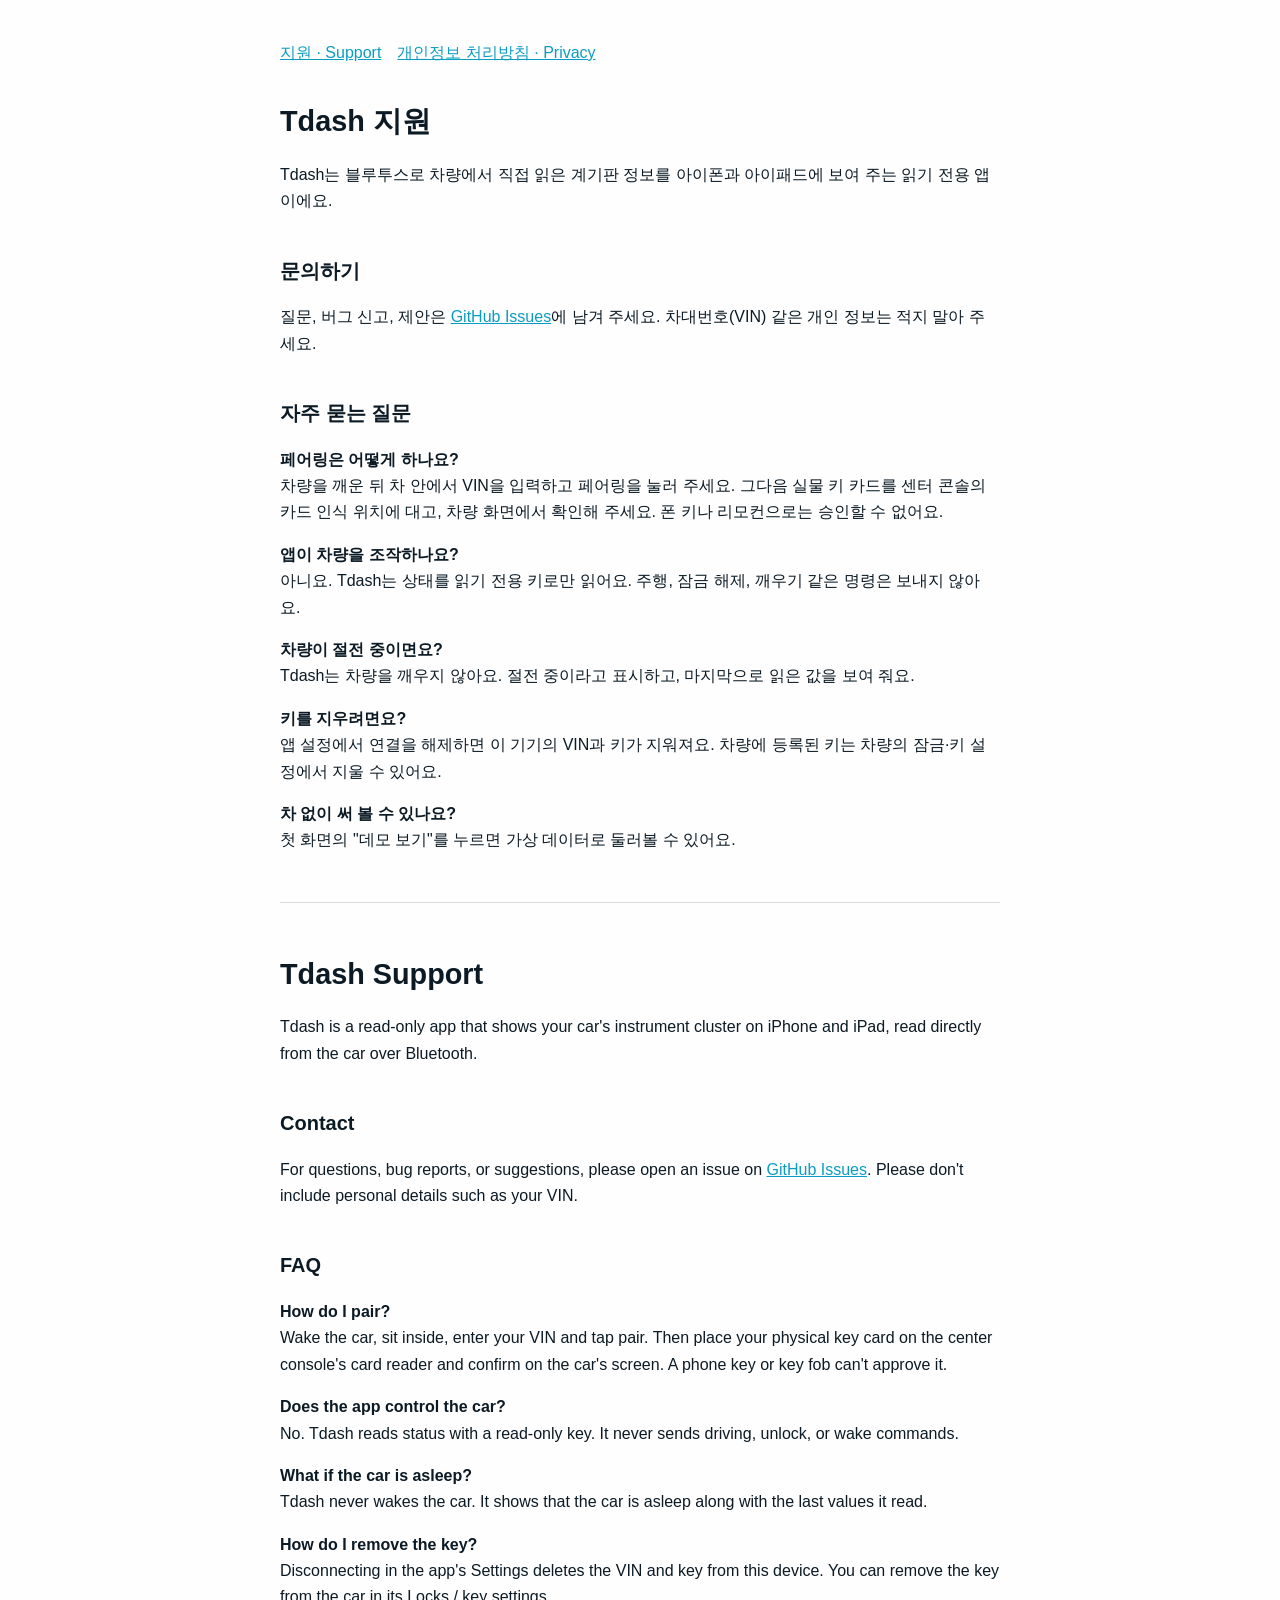
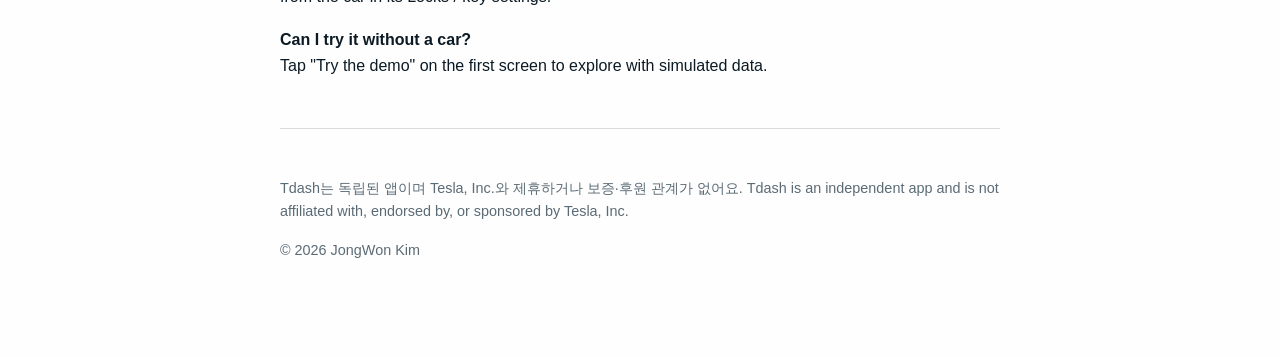
==== index.html @ e06d650a "Add Tdash privacy policy and support pages" ====
<!doctype html>
<html lang="ko">
<head>
<meta charset="utf-8">
<meta name="viewport" content="width=device-width,initial-scale=1">
<title>Tdash 지원 · Support</title>
<link rel="stylesheet" href="style.css">
</head>
<body><main>
<nav><a href="./">지원 · Support</a><a href="privacy.html">개인정보 처리방침 · Privacy</a></nav>

<h1>Tdash 지원</h1>
<p>Tdash는 블루투스로 차량에서 직접 읽은 계기판 정보를 아이폰과 아이패드에 보여 주는 읽기 전용 앱이에요.</p>

<h2>문의하기</h2>
<p>질문, 버그 신고, 제안은 <a href="https://github.com/Dobuzi/tdash-support/issues">GitHub Issues</a>에 남겨 주세요. 차대번호(VIN) 같은 개인 정보는 적지 말아 주세요.</p>

<h2>자주 묻는 질문</h2>
<p><strong>페어링은 어떻게 하나요?</strong><br>차량을 깨운 뒤 차 안에서 VIN을 입력하고 페어링을 눌러 주세요. 그다음 실물 키 카드를 센터 콘솔의 카드 인식 위치에 대고, 차량 화면에서 확인해 주세요. 폰 키나 리모컨으로는 승인할 수 없어요.</p>
<p><strong>앱이 차량을 조작하나요?</strong><br>아니요. Tdash는 상태를 읽기 전용 키로만 읽어요. 주행, 잠금 해제, 깨우기 같은 명령은 보내지 않아요.</p>
<p><strong>차량이 절전 중이면요?</strong><br>Tdash는 차량을 깨우지 않아요. 절전 중이라고 표시하고, 마지막으로 읽은 값을 보여 줘요.</p>
<p><strong>키를 지우려면요?</strong><br>앱 설정에서 연결을 해제하면 이 기기의 VIN과 키가 지워져요. 차량에 등록된 키는 차량의 잠금·키 설정에서 지울 수 있어요.</p>
<p><strong>차 없이 써 볼 수 있나요?</strong><br>첫 화면의 "데모 보기"를 누르면 가상 데이터로 둘러볼 수 있어요.</p>

<hr>

<h1 lang="en">Tdash Support</h1>
<p lang="en">Tdash is a read-only app that shows your car's instrument cluster on iPhone and iPad, read directly from the car over Bluetooth.</p>
<h2 lang="en">Contact</h2>
<p lang="en">For questions, bug reports, or suggestions, please open an issue on <a href="https://github.com/Dobuzi/tdash-support/issues">GitHub Issues</a>. Please don't include personal details such as your VIN.</p>
<h2 lang="en">FAQ</h2>
<p lang="en"><strong>How do I pair?</strong><br>Wake the car, sit inside, enter your VIN and tap pair. Then place your physical key card on the center console's card reader and confirm on the car's screen. A phone key or key fob can't approve it.</p>
<p lang="en"><strong>Does the app control the car?</strong><br>No. Tdash reads status with a read-only key. It never sends driving, unlock, or wake commands.</p>
<p lang="en"><strong>What if the car is asleep?</strong><br>Tdash never wakes the car. It shows that the car is asleep along with the last values it read.</p>
<p lang="en"><strong>How do I remove the key?</strong><br>Disconnecting in the app's Settings deletes the VIN and key from this device. You can remove the key from the car in its Locks / key settings.</p>
<p lang="en"><strong>Can I try it without a car?</strong><br>Tap "Try the demo" on the first screen to explore with simulated data.</p>

<hr>
<p class="muted">Tdash는 독립된 앱이며 Tesla, Inc.와 제휴하거나 보증·후원 관계가 없어요. Tdash is an independent app and is not affiliated with, endorsed by, or sponsored by Tesla, Inc.</p>
<p class="muted">© 2026 JongWon Kim</p>
</main></body>
</html>
---- style.css ----
:root{color-scheme:light dark;--fg:#0b1a24;--bg:#fefefe;--muted:#5b6b75;--accent:#0a9cc2}
@media (prefers-color-scheme:dark){:root{--fg:#e6f1f5;--bg:#03080c;--muted:#9aaab3;--accent:#3fd0ee}}
body{margin:0;background:var(--bg);color:var(--fg);font:16px/1.65 -apple-system,BlinkMacSystemFont,"Apple SD Gothic Neo","Segoe UI",sans-serif}
main{max-width:720px;margin:0 auto;padding:40px 20px 80px}
h1{font-size:1.8em;margin:0 0 4px}h2{margin-top:2em;font-size:1.25em}
a{color:var(--accent)}.muted{color:var(--muted);font-size:.9em}
hr{border:0;border-top:1px solid color-mix(in srgb,var(--fg) 15%,transparent);margin:48px 0}
nav{margin-bottom:32px}nav a{margin-right:16px}
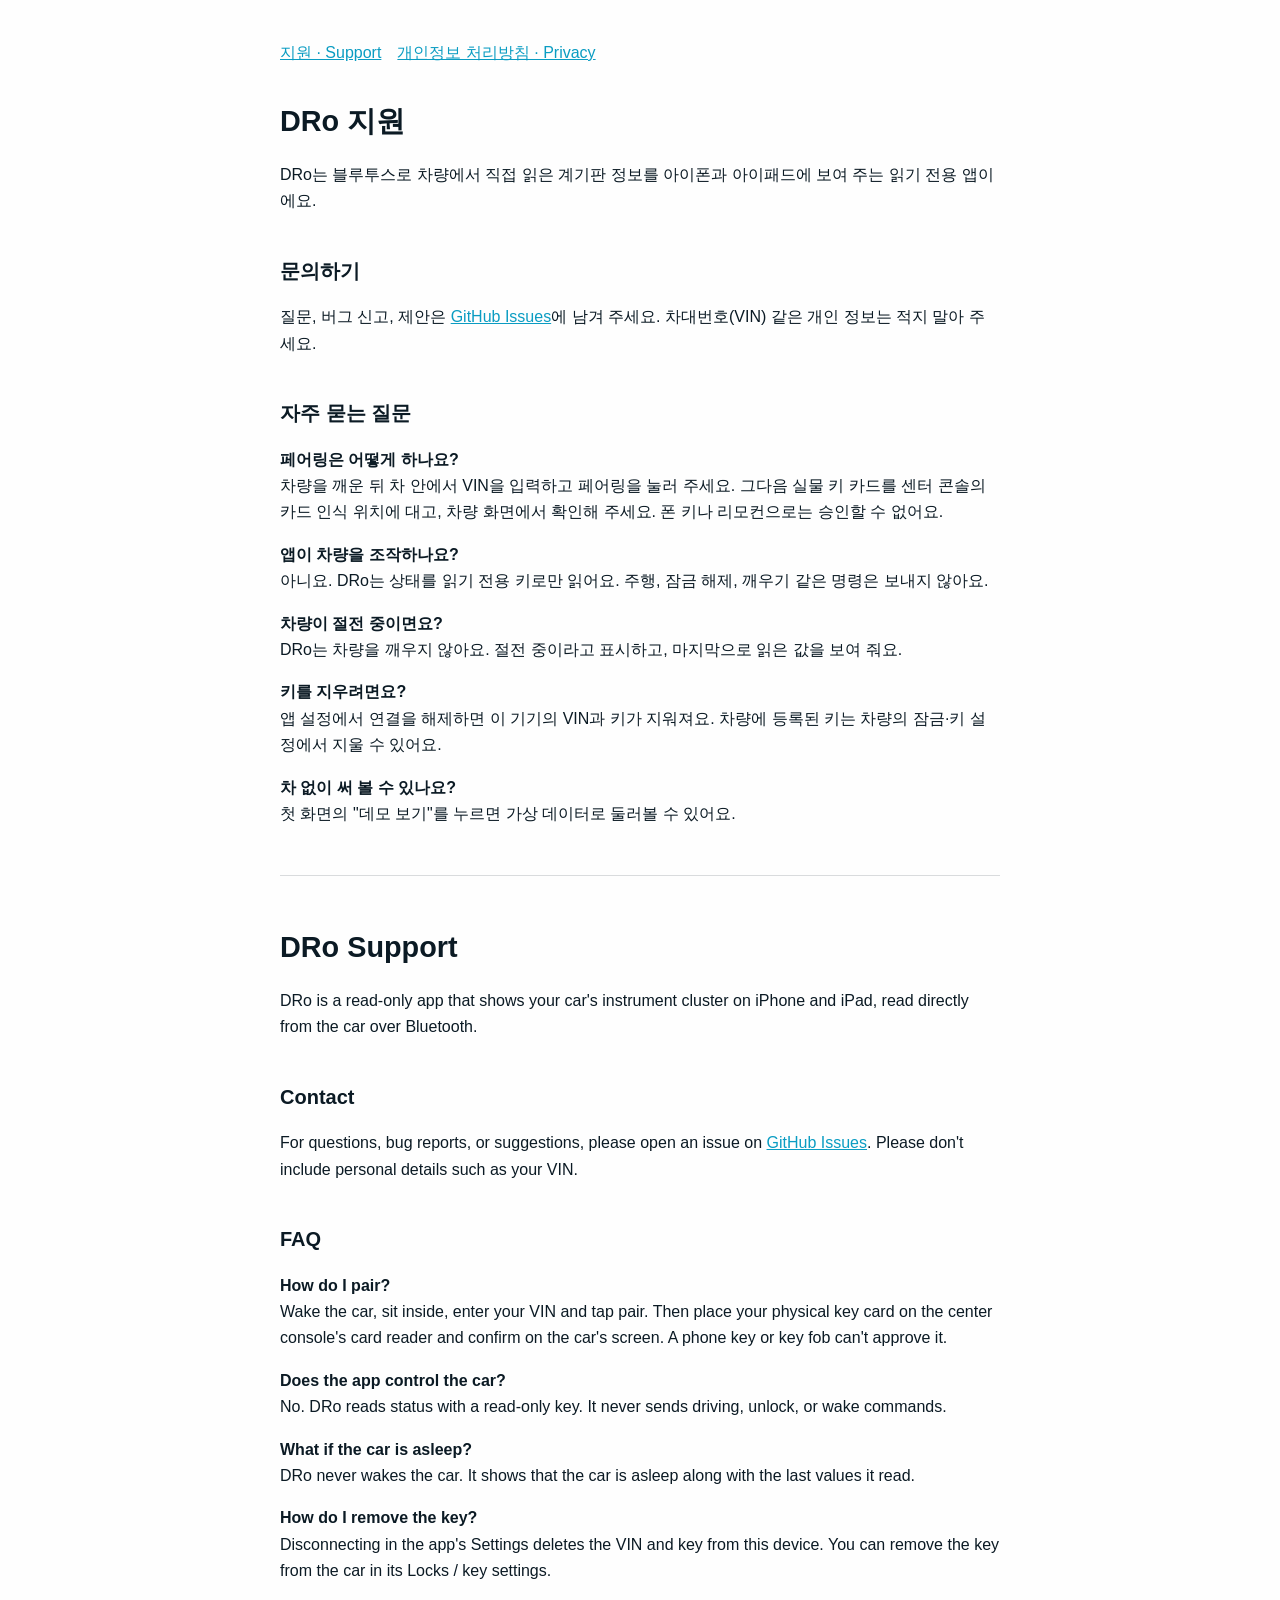
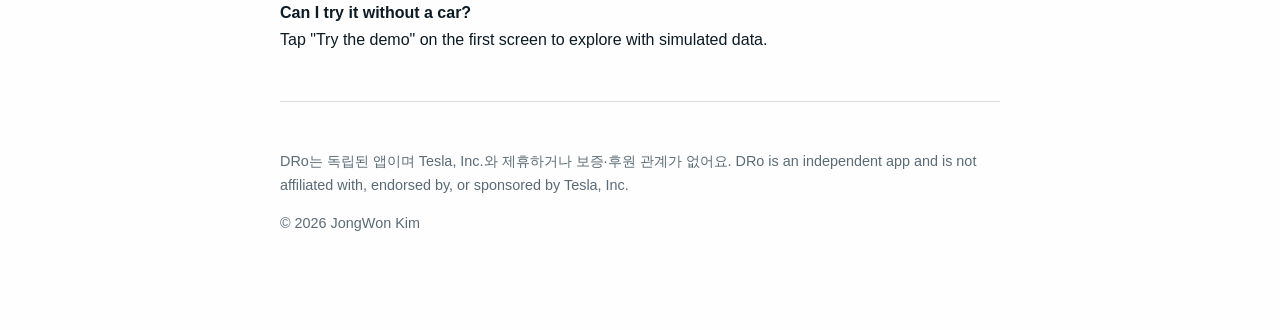
==== commit 2899e5bf: "Rename app to DRo" ====
--- a/index.html
+++ b/index.html
@@ -3,40 +3,40 @@
 <head>
 <meta charset="utf-8">
 <meta name="viewport" content="width=device-width,initial-scale=1">
-<title>Tdash 지원 · Support</title>
+<title>DRo 지원 · Support</title>
 <link rel="stylesheet" href="style.css">
 </head>
 <body><main>
 <nav><a href="./">지원 · Support</a><a href="privacy.html">개인정보 처리방침 · Privacy</a></nav>
 
-<h1>Tdash 지원</h1>
-<p>Tdash는 블루투스로 차량에서 직접 읽은 계기판 정보를 아이폰과 아이패드에 보여 주는 읽기 전용 앱이에요.</p>
+<h1>DRo 지원</h1>
+<p>DRo는 블루투스로 차량에서 직접 읽은 계기판 정보를 아이폰과 아이패드에 보여 주는 읽기 전용 앱이에요.</p>
 
 <h2>문의하기</h2>
 <p>질문, 버그 신고, 제안은 <a href="https://github.com/Dobuzi/tdash-support/issues">GitHub Issues</a>에 남겨 주세요. 차대번호(VIN) 같은 개인 정보는 적지 말아 주세요.</p>
 
 <h2>자주 묻는 질문</h2>
 <p><strong>페어링은 어떻게 하나요?</strong><br>차량을 깨운 뒤 차 안에서 VIN을 입력하고 페어링을 눌러 주세요. 그다음 실물 키 카드를 센터 콘솔의 카드 인식 위치에 대고, 차량 화면에서 확인해 주세요. 폰 키나 리모컨으로는 승인할 수 없어요.</p>
-<p><strong>앱이 차량을 조작하나요?</strong><br>아니요. Tdash는 상태를 읽기 전용 키로만 읽어요. 주행, 잠금 해제, 깨우기 같은 명령은 보내지 않아요.</p>
-<p><strong>차량이 절전 중이면요?</strong><br>Tdash는 차량을 깨우지 않아요. 절전 중이라고 표시하고, 마지막으로 읽은 값을 보여 줘요.</p>
+<p><strong>앱이 차량을 조작하나요?</strong><br>아니요. DRo는 상태를 읽기 전용 키로만 읽어요. 주행, 잠금 해제, 깨우기 같은 명령은 보내지 않아요.</p>
+<p><strong>차량이 절전 중이면요?</strong><br>DRo는 차량을 깨우지 않아요. 절전 중이라고 표시하고, 마지막으로 읽은 값을 보여 줘요.</p>
 <p><strong>키를 지우려면요?</strong><br>앱 설정에서 연결을 해제하면 이 기기의 VIN과 키가 지워져요. 차량에 등록된 키는 차량의 잠금·키 설정에서 지울 수 있어요.</p>
 <p><strong>차 없이 써 볼 수 있나요?</strong><br>첫 화면의 "데모 보기"를 누르면 가상 데이터로 둘러볼 수 있어요.</p>
 
 <hr>
 
-<h1 lang="en">Tdash Support</h1>
-<p lang="en">Tdash is a read-only app that shows your car's instrument cluster on iPhone and iPad, read directly from the car over Bluetooth.</p>
+<h1 lang="en">DRo Support</h1>
+<p lang="en">DRo is a read-only app that shows your car's instrument cluster on iPhone and iPad, read directly from the car over Bluetooth.</p>
 <h2 lang="en">Contact</h2>
 <p lang="en">For questions, bug reports, or suggestions, please open an issue on <a href="https://github.com/Dobuzi/tdash-support/issues">GitHub Issues</a>. Please don't include personal details such as your VIN.</p>
 <h2 lang="en">FAQ</h2>
 <p lang="en"><strong>How do I pair?</strong><br>Wake the car, sit inside, enter your VIN and tap pair. Then place your physical key card on the center console's card reader and confirm on the car's screen. A phone key or key fob can't approve it.</p>
-<p lang="en"><strong>Does the app control the car?</strong><br>No. Tdash reads status with a read-only key. It never sends driving, unlock, or wake commands.</p>
-<p lang="en"><strong>What if the car is asleep?</strong><br>Tdash never wakes the car. It shows that the car is asleep along with the last values it read.</p>
+<p lang="en"><strong>Does the app control the car?</strong><br>No. DRo reads status with a read-only key. It never sends driving, unlock, or wake commands.</p>
+<p lang="en"><strong>What if the car is asleep?</strong><br>DRo never wakes the car. It shows that the car is asleep along with the last values it read.</p>
 <p lang="en"><strong>How do I remove the key?</strong><br>Disconnecting in the app's Settings deletes the VIN and key from this device. You can remove the key from the car in its Locks / key settings.</p>
 <p lang="en"><strong>Can I try it without a car?</strong><br>Tap "Try the demo" on the first screen to explore with simulated data.</p>
 
 <hr>
-<p class="muted">Tdash는 독립된 앱이며 Tesla, Inc.와 제휴하거나 보증·후원 관계가 없어요. Tdash is an independent app and is not affiliated with, endorsed by, or sponsored by Tesla, Inc.</p>
+<p class="muted">DRo는 독립된 앱이며 Tesla, Inc.와 제휴하거나 보증·후원 관계가 없어요. DRo is an independent app and is not affiliated with, endorsed by, or sponsored by Tesla, Inc.</p>
 <p class="muted">© 2026 JongWon Kim</p>
 </main></body>
 </html>
